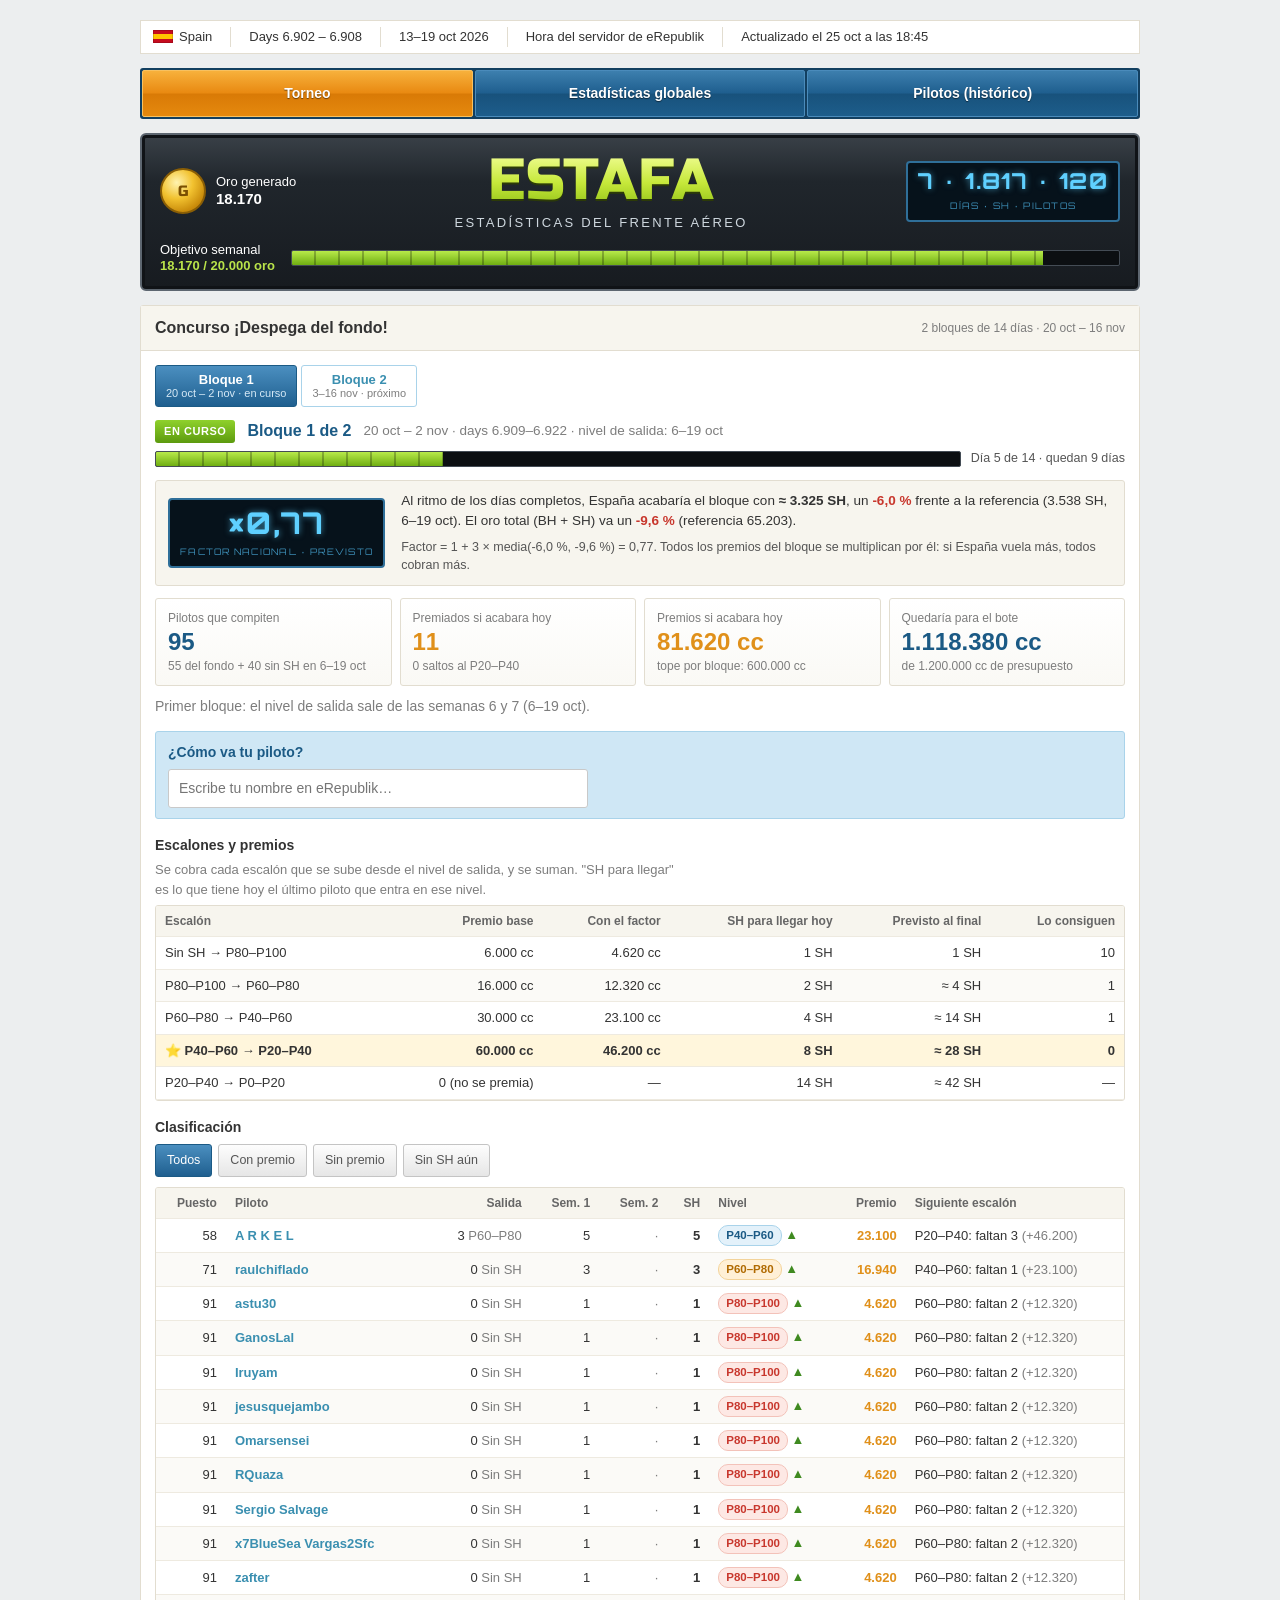
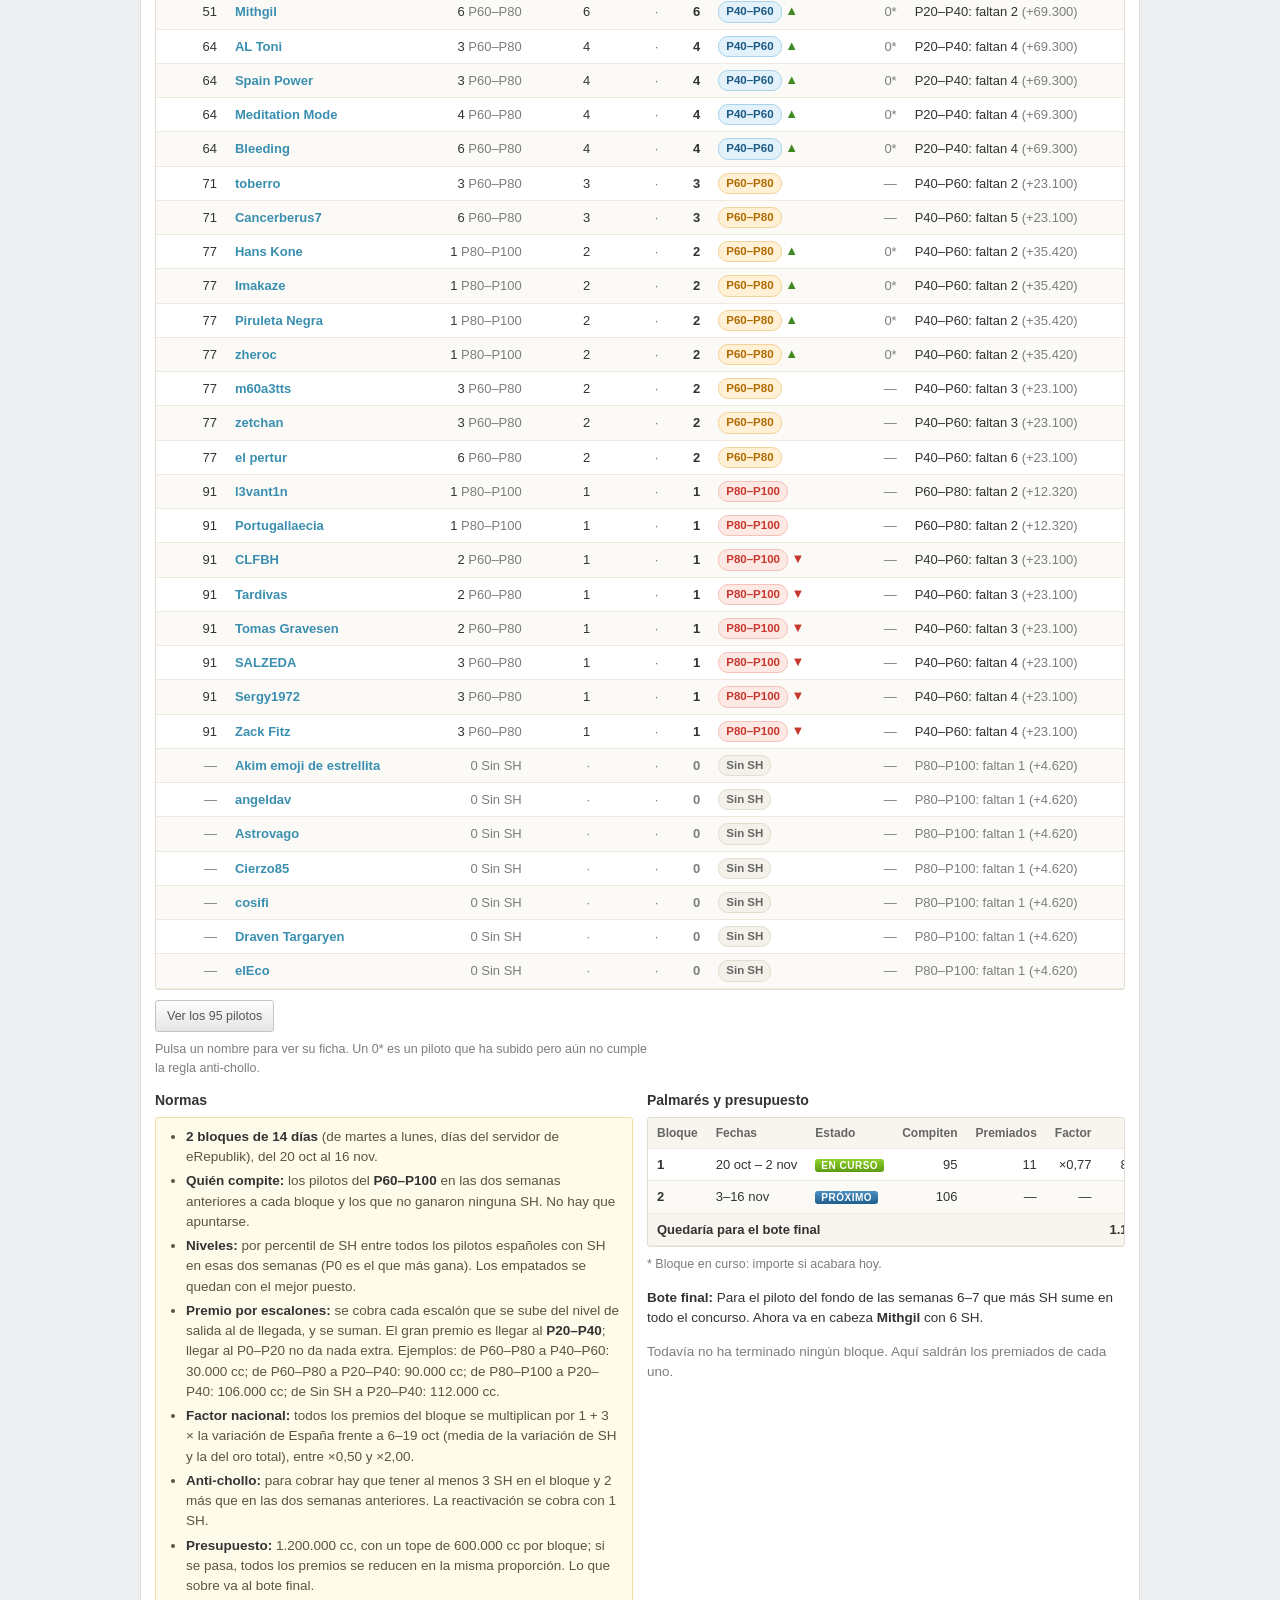
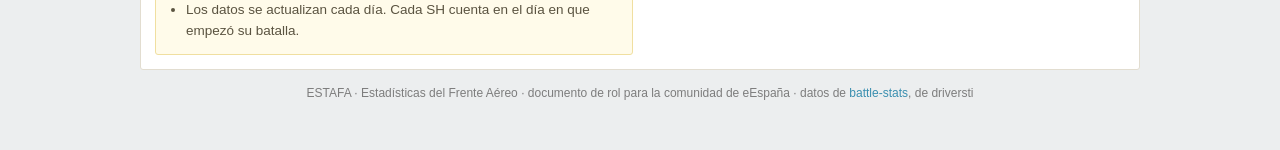
==== site/index.html @ c0ccd072 "ESTAFA: dashboard de Sky Hero de eEspaña con concurso ¡Despega del fondo! Co-Authored-By: Claude Opu" ====
<!doctype html>
<html lang="es">
<head>
<meta charset="utf-8">
<meta name="viewport" content="width=device-width, initial-scale=1, viewport-fit=cover">
<title>ESTAFA</title>
<meta name="description" content="ESTAFA · Estadísticas del Frente Aéreo: farmeo de Sky Hero en eEspaña (eRepublik)">
<link rel="preconnect" href="https://fonts.googleapis.com">
<link rel="stylesheet" href="https://fonts.googleapis.com/css2?family=Russo+One&family=Orbitron:wght@600;800&display=swap">
<link rel="stylesheet" href="css/estafa.css">
</head>
<body>
<div class="wrap">
<div class="infobar"><span><i class="flag"></i>Spain</span><span id="ib-days"></span><span id="ib-dates"></span><span>Hora del servidor de eRepublik</span><span id="ib-upd"></span></div>

<nav aria-label="Pestañas">
  <a href="#torneo" data-tab="torneo">Torneo</a><a href="#estadisticas" data-tab="estadisticas">Estadísticas globales</a><a href="#pilotos" data-tab="pilotos">Pilotos (histórico)</a>
</nav>

<div class="banner" role="banner">
  <div class="reward"><div class="coin">G</div><div>Oro generado<b id="bgold"></b></div></div>
  <div><h1>ESTAFA</h1><p>Estadísticas del Frente Aéreo</p></div>
  <div class="lcd"><b id="blcd"></b><span>DÍAS · SH · PILOTOS</span></div>
  <div class="progress"><div class="lbl" id="bproglbl">Objetivo semanal<b id="bprog"></b></div><div class="track"><div id="bbar"></div></div></div>
</div>

<div class="tabpanel" id="tab-torneo" data-tab="torneo">
<section aria-labelledby="s0" id="torneo"><div class="hd"><h2 id="s0">Concurso ¡Despega del fondo!</h2><span class="eyebrow" id="tnote"></span></div><div class="bd">
  <div class="wbtns" id="tsel" role="group" aria-label="Elegir bloque"></div>
  <div id="thead"></div>
  <div id="tfactor"></div>
  <div class="kpis" id="tkpis"></div>
  <div id="tnotes"></div>
  <div class="tfind" id="tfind"><label for="tq">¿Cómo va tu piloto?</label>
    <input id="tq" type="search" list="tlist" placeholder="Escribe tu nombre en eRepublik…" autocomplete="off"><datalist id="tlist"></datalist>
    <div id="tcard"></div></div>
  <h3 style="margin-top:16px">Escalones y premios</h3>
  <p class="lede" style="font-size:13px;margin-bottom:6px">Se cobra cada escalón que se sube desde el nivel de salida, y se suman. "SH para llegar" es lo que tiene hoy el último piloto que entra en ese nivel.</p>
  <div class="tablewrap" id="tsteps"></div>
  <h3 style="margin-top:16px">Clasificación</h3>
  <div class="controls" id="tchips" style="margin-top:6px">
    <button class="chip" data-f="all" aria-pressed="true">Todos</button><button class="chip" data-f="in" aria-pressed="false">Con premio</button><button class="chip" data-f="out" aria-pressed="false">Sin premio</button><button class="chip" data-f="zero" aria-pressed="false">Sin SH aún</button></div>
  <div class="tablewrap"><table id="ttable"><thead id="thead2"></thead><tbody id="tbody"></tbody></table></div>
  <button class="more" id="tmore">Ver todos</button>
  <p class="lede" style="font-size:12.5px;margin-top:8px">Pulsa un nombre para ver su ficha. Un 0* es un piloto que ha subido pero aún no cumple la regla anti-chollo.</p>
  <div class="grid2" style="margin-top:12px">
    <div style="min-width:0"><h3>Normas</h3><div class="note trules" id="trules" style="margin-top:6px"></div></div>
    <div style="min-width:0"><h3>Palmarés y presupuesto</h3><div class="tablewrap" id="tpalm" style="margin-top:6px"></div><div id="twin" style="margin-top:8px;font-size:13.5px"></div></div>
  </div>
</div></section>
</div>

<div class="tabpanel" id="estadisticas" data-tab="estadisticas" hidden>
<div class="subnav" aria-label="Secciones"><a href="#resumen">Resumen</a><a href="#semanas">Semanas</a><a href="#diario">Día / hora</a><a href="#rangos">Percentiles</a><a href="#coste">Coste SH</a><a href="#ranking">Ranking</a><a href="#extranjero">Extranjero</a></div>


<div class="weekbar" role="group" aria-label="Periodo del parte"><span class="wl">Parte de la semana</span><div id="weeks" class="wbtns"></div></div>

<section id="resumen" aria-labelledby="s1"><div class="hd"><h2 id="s1">Estado de la flota</h2><span class="eyebrow" id="kpinote">1 SH = 10 oro</span></div>
  <div class="bd"><div class="kpis" id="kpis"></div></div></section>

<section id="semanas" aria-labelledby="s12"><div class="hd"><h2 id="s12">Semana a semana</h2><span class="eyebrow">semanas de martes a lunes · todo el registro</span></div><div class="bd">
  <p class="lede" id="wklede"></p>
  <div class="chartbox"><svg id="wkchart" viewBox="0 0 640 260" width="100%" role="img" aria-label="SH por semana"></svg></div>
  <div class="tablewrap" id="wktable" style="margin-top:14px"></div>
  <h3 style="margin-top:18px" id="movtitle"></h3>
  <div class="movers" id="movers"></div>
</div></section>

<section id="diario" aria-labelledby="s8"><div class="hd"><h2 id="s8">Medallas en el tiempo</h2>
  <div class="seg" role="group" aria-label="Vista"><button type="button" id="vday" aria-pressed="true">Por día</button><button type="button" id="vhour" aria-pressed="false">Por hora</button></div></div><div class="bd">
 <div id="dayview">
  <p class="lede">SH ganadas cada día de eRepublik del periodo elegido, separando las batallas en las que participa España de las guerras ajenas. Los días con raya son incompletos: el registro empieza y acaba a mitad de día.</p>
  <div class="legend"><span><i style="background:var(--gold)"></i>Batallas de España</span><span><i style="background:var(--steel)"></i>Extranjero</span></div>
  <div class="chartbox"><svg id="daily" viewBox="0 0 640 280" width="100%" role="img" aria-label="Medallas SH por día"></svg></div>
  <div class="grid2" style="margin-top:14px">
    <div style="min-width:0"><h3>Media por día de la semana</h3><p class="lede" style="font-size:13px">Todo el registro, solo días completos. Cada barra promedia 4 o 5 días.</p>
      <div class="chartbox"><svg id="weekday" viewBox="0 0 400 230" width="100%" role="img" aria-label="Media de medallas por día de la semana"></svg></div></div>
    <div style="min-width:0" id="rhythmnote"></div>
  </div>
 </div>
 <div id="hourview" hidden>
  <p class="lede">Coste de la SH típica (daño mediano) según la hora, en <strong>hora de Madrid</strong>. Cuanto más baja y más verde la barra, más barata sale la medalla. El número de encima es cuántas SH hay detrás de cada hora.</p>
  <div class="chartbox"><svg id="hourly" viewBox="0 0 640 290" width="100%" role="img" aria-label="Coste mediano de la SH por hora"></svg></div>
  <div class="grid2" style="margin-top:14px">
    <div style="min-width:0" id="hournote"></div>
    <div style="min-width:0"><div class="note" style="margin-top:0"><strong>Cómo se calcula la hora:</strong> el export solo trae la hora de inicio de cada batalla, no la de cada ronda. Por eso aquí solo cuentan las SH de las <strong>rondas 1 y 2</strong>, que se juegan en las primeras horas tras el inicio. Es una aproximación: la hora real puede ir una o dos horas más tarde. En una sola semana hay pocas SH por hora, así que mira mejor el periodo completo.</div></div>
  </div>
 </div>
</div></section>

<section id="rangos" aria-labelledby="s3"><div class="hd"><h2 id="s3">Reparto del oro por percentiles</h2><span class="eyebrow">pilotos ordenados por SH</span></div><div class="bd">
  <p class="lede">Se ordenan los pilotos por SH ganadas en el periodo elegido y se agrupan por percentiles: el 5 % que más gana, del 5 al 10 %, del 10 al 25 %, del 25 al 50 % y la mitad inferior. Los pilotos empatados van al grupo mejor.</p>
  <div class="legend"><span><i style="background:var(--steel);opacity:.55"></i>% de pilotos</span><span><i style="background:var(--gold)"></i>% del oro</span></div>
  <div class="tiers" id="tiers"></div>
  <div class="tablewrap" id="tiertable" style="margin-top:16px"></div>
  <div class="note" id="tiernote"></div>
  <div class="grid2" style="margin-top:16px">
    <div style="min-width:0"><h3>Curva de acumulación</h3><p class="lede" style="font-size:13px">% del oro que suman los N primeros pilotos.</p>
      <div class="chartbox"><svg id="curve" viewBox="0 0 400 300" width="100%" role="img" aria-label="Curva de oro acumulado"></svg></div></div>
    <div style="min-width:0"><h3>Daño por medalla en cada grupo</h3>
      <div class="legend"><span><i style="background:var(--gold)"></i>Media</span><span><i style="background:var(--steel);opacity:.6"></i>Mediana</span></div>
      <div class="chartbox"><svg id="dmg" viewBox="0 0 400 300" width="100%" role="img" aria-label="Daño medio y mediano por rango"></svg></div></div>
  </div>
  <h3 style="margin-top:16px">Top 20 de pilotos</h3>
  <div class="bars" id="bars" style="margin-top:8px"></div>
</div></section>

<section id="coste" aria-labelledby="s10"><div class="hd"><h2 id="s10">¿Cuánto cuesta una SH?</h2><span class="eyebrow">daño con el que se ganó cada medalla</span></div><div class="bd">
  <p class="lede" id="costlede"></p>
  <div class="chartbox"><svg id="hist" viewBox="0 0 660 290" width="100%" role="img" aria-label="Distribución del daño necesario para ganar una SH"></svg></div>
  <div class="cat" id="catstrip"></div>
  <div class="catlegend" id="catlegend"></div>
  <div class="note" id="costnote"></div>
</div></section>

<section id="ranking" aria-labelledby="s11"><div class="hd"><h2 id="s11">Ranking de SH</h2><span class="eyebrow">medallas sueltas y pilotos</span></div><div class="bd">
  <div class="grid2">
    <div style="min-width:0"><h3>Las 10 SH más baratas</h3><div class="tablewrap rank-t" id="cheap"></div></div>
    <div style="min-width:0"><h3>Las 10 SH más caras</h3><div class="tablewrap rank-t" id="dear"></div></div>
  </div>
  <div class="grid2" style="margin-top:16px">
    <div style="min-width:0"><h3>Cazadores de gangas: SH por debajo de 10 k</h3><p class="lede" style="font-size:13px" id="lowlede"></p><div class="tablewrap rank-t" id="lowlist"></div><button class="more" id="lowmore">Ver todos</button></div>
    <div style="min-width:0"><h3>Rondas de élite: SH por encima de 100 k</h3><p class="lede" style="font-size:13px" id="highlede"></p><div class="tablewrap rank-t" id="highlist"></div><button class="more" id="highmore">Ver todos</button></div>
  </div>
  <div class="grid2" style="margin-top:16px">
    <div style="min-width:0"><h3>Pilotos que farmean más barato</h3><p class="lede" style="font-size:13px" id="effnote"></p><div class="tablewrap rank-t" id="effp"></div></div>
    <div style="min-width:0"><h3>Pilotos de rondas caras</h3><p class="lede" style="font-size:13px" id="dearnote"></p><div class="tablewrap rank-t" id="dearp"></div></div>
  </div>
</div></section>

<section id="extranjero" aria-labelledby="s9"><div class="hd"><h2 id="s9">Legión extranjera</h2><span class="eyebrow">guerras ajenas</span></div><div class="bd">
  <p class="lede" id="legionlede"></p>
  <div class="grid2">
    <div style="min-width:0"><h3>Principales pilotos</h3><div class="tablewrap" id="legion"></div></div>
    <div style="min-width:0"><h3>Por quién pelean</h3><p class="lede" style="font-size:13px">País del bando en el que ganaron la SH.</p>
      <div class="chartbox"><svg id="countries" viewBox="0 0 400 250" width="100%" role="img" aria-label="Países a los que más ayudan los pilotos españoles"></svg></div></div>
  </div>
  <div class="note" id="legionnote"></div>
</div></section>
</div>

<div class="tabpanel" id="pilotos" data-tab="pilotos" hidden>
<section aria-labelledby="s6" id="registro"><div class="hd"><h2 id="s6">Registro de pilotos</h2><span class="eyebrow">elige una o varias semanas</span></div><div class="bd" id="reg">
  <p class="lede">Esta tabla tiene su propio selector: marca las semanas que quieras sumar. El percentil se calcula sobre los pilotos con alguna SH en esas semanas, contando desde arriba (P1 es el que más SH gana). <strong>Fondo</strong> marca a los pilotos del P60 al P100 y a los que no ganaron ninguna SH. Las columnas <strong>BH</strong> (Battle Hero) y <strong>CH</strong> (Campaign Hero) vienen de la página de país de battle-stats, que corta los días de forma algo distinta.</p>
  <div class="regweeks" role="group" aria-label="Semanas de la tabla"><span class="wl">Semanas:</span><div id="regweeks" class="wchecks"></div>
    <div style="display:flex;gap:6px;flex-wrap:wrap"><button class="btn" id="rw2" type="button">Últimas 2</button><button class="btn" id="rwall" type="button">Todas</button></div></div>
  <p class="regsum" id="regsum"></p>
  <div class="controls">
    <input id="q" type="search" placeholder="Buscar piloto…" aria-label="Buscar piloto">
    <div id="chips" style="display:flex;flex-wrap:wrap;gap:6px">
      <button class="chip" data-f="all" aria-pressed="true">Todos</button><button class="chip" data-f="fondo" aria-pressed="false">Fondo (P60–P100)</button><button class="chip" data-f="fuera" aria-pressed="false">Fuera del fondo</button></div>
    <label class="tog"><input type="checkbox" id="zeros" checked> Incluir pilotos sin SH</label>
  </div>
  <div class="tablewrap"><table id="regtable"><thead id="reghead"></thead><tbody id="tb"></tbody></table></div>
  <button class="more" id="more">Ver todos</button>
  </div></section>
<section id="pilsem" aria-labelledby="s13"><div class="hd"><h2 id="s13">SH de cada piloto por semana</h2><span class="eyebrow">todas las semanas completas</span></div><div class="bd">
  <div class="controls"><input id="wq" type="search" placeholder="Buscar piloto…" aria-label="Buscar piloto en la tabla semanal"><div id="wsort" style="display:flex;flex-wrap:wrap;gap:6px">
    <button class="chip" data-s="tot" aria-pressed="true">Más SH</button><button class="chip" data-s="up" aria-pressed="false">Más suben</button><button class="chip" data-s="down" aria-pressed="false">Más bajan</button></div></div>
  <div class="tablewrap" id="wkpilots"></div>
  <button class="more" id="wmore">Ver todos</button>
</div></section>
</div>

<footer>ESTAFA · Estadísticas del Frente Aéreo · documento de rol para la comunidad de eEspaña · datos de <a href="https://battle-stats.yurii.live/" target="_blank" rel="noopener">battle-stats</a>, de driversti</footer>
</div>
<script src="data/sh.js"></script>
<script src="js/estafa.js"></script>
<script src="js/torneo.js"></script>
<script src="js/tabs.js"></script>
</body>
</html>
---- site/css/estafa.css ----
/* Layout: portada de eRepublik — barra de info, menú de pestañas azules, banner metálico tipo "Weekly Challenge" y cajas beige / feed azul */
:root{
  --bg:#eceeef; --panel:#ffffff; --panel2:#f7f5ee; --line:#e2ddd0; --fg:#333333; --muted:#7d7d7d;
  --link:#3a8fb0; --navy:#1b5a85; --navy2:#123f60; --feed:#cfe7f5; --feedline:#a9d3ea;
  --gold:#e0901a; --gold-soft:rgba(224,144,26,.13); --steel:#4a9fc7; --red:#c8372d; --ok:#7ab51d; --lime:#d8f04a;
  --f-body:Arial,Helvetica,sans-serif;
  --f-display:"Russo One","Arial Black",Impact,sans-serif;
  --f-lcd:"Orbitron","Courier New",monospace;
  --f-mono:Arial,Helvetica,sans-serif;
  --f-head:Arial,Helvetica,sans-serif;
  color-scheme:light;
}
*{box-sizing:border-box}
body{background:var(--bg);color:var(--fg);font-family:var(--f-body);font-size:14px;line-height:1.5;
  padding-left:max(16px,env(safe-area-inset-left,0px));padding-right:max(16px,env(safe-area-inset-right,0px));padding-block:12px 40px}
a{color:var(--link);text-decoration:none} a:hover{text-decoration:underline}
.wrap{max-width:1000px;margin:0 auto;display:flex;flex-direction:column;gap:14px}
.num,td.n,.mono{font-variant-numeric:tabular-nums}

/* Barra de info */
.infobar{display:flex;flex-wrap:wrap;gap:6px 18px;align-items:center;background:var(--panel);border:1px solid var(--line);padding:6px 12px;font-size:13px;color:var(--fg)}
.infobar span+span{border-left:1px solid var(--line);padding-left:18px}
.flag{display:inline-block;width:20px;height:13px;background:linear-gradient(#c60b1e 0 25%,#ffc400 25% 75%,#c60b1e 75%);border:1px solid rgba(0,0,0,.15);vertical-align:-2px;margin-right:6px;flex:none}

/* Menú */
nav{display:flex;flex-wrap:wrap;gap:2px;background:var(--navy2);padding:2px;border-radius:3px}
nav a{flex:1 1 92px;text-align:center;color:#fff;font-weight:bold;font-size:14px;padding:12px 6px;border-radius:2px;
  background:linear-gradient(#3d7fae,#1f5f8f 48%,#18527c 52%,#1d5d8b);text-shadow:0 1px 1px rgba(0,0,0,.5);border:1px solid #4a8bbb}
nav a:hover{text-decoration:none;background:linear-gradient(#4b8fc0,#2a6c9e 48%,#215f8d 52%,#276a99)}
nav a{flex:1 1 140px}
nav a[aria-current="page"]{background:linear-gradient(#f7b13c,#e98a12 48%,#d97a06 52%,#e5890e);border-color:#f7c160}
nav a:focus-visible{outline:2px solid var(--lime);outline-offset:-3px}

/* Banner tipo Weekly Challenge */
.banner{background:linear-gradient(#3a4148,#20262c 30%,#171b20);border:2px solid #5d6670;border-radius:6px;box-shadow:inset 0 0 0 3px #101317;padding:16px 18px 14px;color:#fff;display:grid;grid-template-columns:auto 1fr auto;gap:10px 18px;align-items:center}
.banner .reward{display:flex;gap:10px;align-items:center;font-size:13px;line-height:1.25}
.coin{width:46px;height:46px;border-radius:50%;background:radial-gradient(circle at 35% 30%,#fff3b0,#f2c230 40%,#c88a0a 75%);border:2px solid #8a5e05;display:grid;place-items:center;font-family:var(--f-display);color:#7a4f02;font-size:15px;flex:none}
.banner .reward b{display:block;font-size:15px}
.banner h1{margin:0;text-align:center;font-family:var(--f-display);font-weight:400;font-size:clamp(34px,7vw,58px);line-height:1;letter-spacing:.02em;
  background:linear-gradient(#f4ff9a,#c6e83a 55%,#8fbf16);-webkit-background-clip:text;background-clip:text;color:transparent;filter:drop-shadow(0 2px 0 #2c3a08)}
.banner h1 + p{margin:4px 0 0;text-align:center;font-size:13px;letter-spacing:.18em;text-transform:uppercase;color:#cfd8df}
.lcd{background:#06121b;border:2px solid #2f6f99;border-radius:4px;padding:6px 10px;text-align:center;font-family:var(--f-lcd);color:#5fd0ff;text-shadow:0 0 6px rgba(95,208,255,.6)}
.lcd b{font-size:22px;font-weight:800;letter-spacing:.06em;display:block;line-height:1.1}
.lcd span{font-size:9px;letter-spacing:.14em;color:#3d8fb8;text-shadow:none}
.progress{grid-column:1/-1;display:grid;grid-template-columns:auto 1fr;gap:4px 16px;align-items:center}
.progress .lbl{font-size:13px;line-height:1.25}
.progress .lbl b{display:block;color:#b9e34a}
.track{height:16px;background:#0c0f12;border:1px solid #444c55;border-radius:2px;overflow:hidden}
.track div{height:100%;background:repeating-linear-gradient(90deg,transparent 0 22px,rgba(0,0,0,.25) 22px 24px),linear-gradient(#b8ea4a,#6fae12)}
@media (max-width:640px){.banner{grid-template-columns:1fr}.banner .reward,.lcd{justify-self:center}.progress{grid-template-columns:1fr}}

/* Cajas */
section{background:var(--panel);border:1px solid var(--line);border-radius:3px;min-width:0;scroll-margin-top:12px}
section > .hd{background:var(--panel2);border-bottom:1px solid var(--line);padding:10px 14px;display:flex;align-items:center;gap:8px;flex-wrap:wrap}
section > .hd h2{margin:0;font-size:16px;font-weight:bold;color:var(--fg)}
section > .hd .eyebrow{margin-left:auto;font-size:12px;color:var(--muted)}
section > .bd{padding:14px}
h3{font-size:14px;margin:0 0 4px;font-weight:bold}
.lede{color:var(--muted);margin:0 0 12px;max-width:72ch}
.lede strong,.note strong{color:var(--fg)}
.note{background:#fffbea;border:1px solid #f0dfa0;border-radius:3px;padding:9px 12px;margin-top:12px;font-size:13.5px;color:#5a5340}
.grid2{display:grid;grid-template-columns:repeat(auto-fit,minmax(min(100%,420px),1fr));gap:14px}
.chartbox{overflow-x:auto}
svg text{font-family:var(--f-body)}

/* KPIs */
.kpis{display:grid;grid-template-columns:repeat(auto-fit,minmax(150px,1fr));gap:8px}
.kpi{border:1px solid var(--line);border-radius:3px;padding:10px 12px;display:flex;flex-direction:column;gap:2px;background:linear-gradient(#fff,#faf9f5)}
.kpi .v{font-weight:bold;font-size:24px;line-height:1.1;font-variant-numeric:tabular-nums;color:var(--navy)}
.kpi .l{font-size:12px;color:var(--muted)}
.kpi .s{font-size:12px;color:var(--muted)}
.kpi.alert .v{color:var(--red)} .kpi.gold .v{color:var(--gold)}
.legend{display:flex;flex-wrap:wrap;gap:14px;font-size:12px;color:var(--muted);margin-bottom:8px}
.legend i{display:inline-block;width:10px;height:10px;margin-right:6px;vertical-align:-1px;border-radius:2px}

/* Rangos */
.t0{--tc:var(--gold)} .t1{--tc:color-mix(in srgb,var(--gold) 75%,#fff)} .t2{--tc:color-mix(in srgb,var(--gold) 55%,#fff)}
.t3{--tc:color-mix(in srgb,var(--gold) 40%,#fff)} .t4{--tc:color-mix(in srgb,var(--gold) 28%,#fff)} .t5{--tc:color-mix(in srgb,var(--gold) 18%,#fff)}
.bars{display:flex;flex-direction:column;gap:4px}
.bar{display:grid;grid-template-columns:22px minmax(0,150px) 1fr 92px;align-items:center;gap:8px;font-size:13px}
.bar .rk{font-size:11px;color:var(--muted);text-align:right}
.bar .nm{white-space:nowrap;overflow:hidden;text-overflow:ellipsis;color:var(--link);font-weight:bold}
.bar .track2{height:14px;background:var(--tc);border:1px solid rgba(0,0,0,.08);border-radius:2px}
.bar .t{font-size:12px;text-align:right;white-space:nowrap}
.bar .t small{color:var(--muted);font-size:11px}
@media (max-width:480px){.bar{grid-template-columns:18px 92px 1fr 70px;font-size:12px}.bar .t small{display:none}}
.tiers{display:flex;flex-direction:column;gap:10px}
.tier{display:grid;grid-template-columns:minmax(0,170px) 1fr;gap:12px;align-items:center}
.tier .lbl b{display:block;font-size:14px}
.tier .lbl span{font-size:11.5px;color:var(--muted)}
.tier .rows{display:flex;flex-direction:column;gap:3px}
.tier .row{display:grid;grid-template-columns:1fr 64px;gap:8px;align-items:center;font-size:11.5px;color:var(--muted)}
.tier .row div{height:10px;border-radius:2px}
.tier .p{background:var(--steel);opacity:.55}
.tier .m{background:var(--tc)}
@media (max-width:520px){.tier{grid-template-columns:1fr}}

/* Feed de inteligencia (caja azul) */
.feedbox{background:var(--feed);border:1px solid var(--feedline);border-radius:3px;padding:6px}
.feedbox > .hd{background:transparent;border:0;padding:6px 8px 8px}
.feed{background:var(--panel);border-radius:2px}
.post{display:grid;grid-template-columns:44px 1fr;gap:10px;padding:10px 12px;border-bottom:1px solid #e6eef3}
.post:last-child{border-bottom:0}
.av{width:44px;height:44px;border:1px solid #ccc;background:linear-gradient(#c60b1e 0 25%,#ffc400 25% 75%,#c60b1e 75%);border-radius:2px}
.post .who{color:var(--link);font-weight:bold}
.post .ago{color:#999;font-style:italic;font-size:12.5px;margin-left:6px}
.post p{margin:2px 0 0;font-size:13.5px}
.post p strong{color:var(--fg)}
.intel{display:grid;grid-template-columns:repeat(auto-fit,minmax(min(100%,260px),1fr));gap:10px}
.card{background:var(--panel2);border:1px solid var(--line);border-radius:3px;padding:10px 12px;display:flex;flex-direction:column;gap:4px}
.card .tag{align-self:flex-start;font-size:11px;font-weight:bold;text-transform:uppercase;letter-spacing:.04em}
.tag.red{color:var(--red)} .tag.gold{color:var(--gold)} .tag.blue{color:var(--link)} .tag.green{color:#5c8f12}
.card p{margin:0;font-size:13.5px;color:var(--fg)}

/* Coste */
.cat{display:flex;height:34px;border-radius:3px;overflow:hidden;border:1px solid var(--line);margin-top:10px}
.cat div{display:flex;align-items:center;justify-content:center;font-size:11.5px;font-weight:bold;color:#fff;text-shadow:0 1px 1px rgba(0,0,0,.35);min-width:0;overflow:hidden;white-space:nowrap}
.catlegend{display:grid;grid-template-columns:repeat(auto-fit,minmax(150px,1fr));gap:6px 14px;margin-top:10px;font-size:12.5px}
.catlegend div{display:flex;gap:8px;align-items:baseline}
.catlegend i{width:10px;height:10px;border-radius:2px;flex:none;align-self:center}
.catlegend b{font-variant-numeric:tabular-nums}
.c0{background:#3f9b2f} .c1{background:#8cc43c} .c2{background:#4a9fc7} .c3{background:#e0901a} .c4{background:#c8372d}

/* Botones y tablas */
.controls{display:flex;flex-wrap:wrap;gap:6px;align-items:center;margin-bottom:10px}
.controls input{flex:1 1 200px;min-width:0;background:#fff;border:1px solid #c9c9c9;border-radius:3px;color:var(--fg);padding:7px 9px;font:inherit}
.btn,.chip,.more{background:linear-gradient(#fdfdfd,#e6e6e6);border:1px solid #c4c4c4;border-radius:3px;color:#555;font:inherit;font-size:12.5px;padding:6px 11px;cursor:pointer}
.chip[aria-pressed="true"]{background:linear-gradient(#4b8fc0,#1f5f8f);border-color:#1b5a85;color:#fff}
.controls input:focus-visible,.chip:focus-visible,th button:focus-visible,.more:focus-visible{outline:2px solid var(--link);outline-offset:2px}
.tablewrap{overflow-x:auto;border:1px solid var(--line);border-radius:3px}
table{border-collapse:collapse;width:100%;font-size:13px}
#reg table{min-width:700px} #legion table{min-width:420px} #tiertable table{min-width:720px} .rank-t table{min-width:440px}
th,td{padding:6px 9px;border-bottom:1px solid #eeeae0;text-align:left;white-space:nowrap}
th{background:var(--panel2);font-size:12px;color:#666;font-weight:bold}
th button{all:unset;cursor:pointer}
th button[data-active]{color:var(--link)}
td.n,th.n{text-align:right}
tbody tr:nth-child(even){background:#fbfaf7}
tbody tr:hover{background:#eef6fb}
tfoot td{font-weight:bold;background:var(--panel2)}
td.pl{color:var(--link);font-weight:bold}
.sw{display:inline-block;width:10px;height:10px;background:var(--tc);margin-right:8px;vertical-align:-1px;border-radius:2px}
.rank{font-size:12.5px;color:var(--muted)}
.rank.as{color:var(--gold);font-weight:bold}
td.warn{color:var(--red);font-weight:bold}
.cum{position:relative}
.cum span{position:relative}
.cum::before{content:"";position:absolute;left:0;top:5px;bottom:5px;width:var(--w);background:var(--gold-soft)}
.more{margin-top:10px}
.dmg-cheap{color:#3f8a20;font-weight:bold} .dmg-dear{color:var(--red);font-weight:bold}

/* Selector de semana */
.weekbar{display:flex;flex-wrap:wrap;gap:8px 12px;align-items:center;background:var(--feed);border:1px solid var(--feedline);border-radius:3px;padding:8px 10px;position:sticky;top:env(safe-area-inset-top,0px);z-index:5}
.weekbar .wl{font-weight:bold;color:var(--navy);font-size:13px}
.wbtns{display:flex;flex-wrap:wrap;gap:4px}
.wbtns button{background:#fff;border:1px solid var(--feedline);border-radius:3px;color:var(--link);font:inherit;font-size:13px;font-weight:bold;padding:6px 10px;cursor:pointer;line-height:1.2}
.wbtns button small{display:block;font-weight:normal;font-size:11px;color:var(--muted)}
.wbtns button[aria-pressed="true"]{background:linear-gradient(#4b8fc0,#1f5f8f);border-color:#1b5a85;color:#fff}
.wbtns button[aria-pressed="true"] small{color:#d6e9f6}
.wbtns button:focus-visible{outline:2px solid var(--navy);outline-offset:2px}
body::before{content:"";position:fixed;inset:0 0 auto;height:env(safe-area-inset-top,0px);z-index:10;background:var(--bg)}
.delta{font-size:12px;font-weight:bold;white-space:nowrap}
.up{color:#3f8a20} .down{color:var(--red)} .flat{color:var(--muted)}
.movers{display:grid;grid-template-columns:repeat(auto-fit,minmax(min(100%,210px),1fr));gap:10px;margin-top:8px}
.mov{border:1px solid var(--line);border-radius:3px;background:var(--panel2);padding:8px 10px}
.mov h4{margin:0 0 6px;font-size:13px}
.mov ol{margin:0;padding-left:20px;font-size:13px}
.mov li{display:list-item}
.mov li span{float:right;font-variant-numeric:tabular-nums}
#wktable table{min-width:860px} #wkpilots table{min-width:520px}
td.hl{background:var(--gold-soft)}

.regweeks{display:flex;flex-wrap:wrap;gap:8px 12px;align-items:center;background:var(--panel2);border:1px solid var(--line);border-radius:3px;padding:8px 10px;margin-bottom:8px}
.regweeks .wl{font-weight:bold;font-size:13px}
.wchecks{display:flex;flex-wrap:wrap;gap:4px}
.wchecks label{display:flex;align-items:center;gap:5px;background:#fff;border:1px solid var(--feedline);border-radius:3px;padding:4px 8px;font-size:12.5px;cursor:pointer;line-height:1.2}
.wchecks label small{color:var(--muted);font-size:11px}
.wchecks label:has(input:checked){background:#e3f1fa;border-color:var(--link)}
.wchecks input,.tog input{accent-color:var(--navy)}
.tog{font-size:13px;display:flex;align-items:center;gap:6px;color:#555;white-space:nowrap}
.regsum{font-size:13px;color:#555;margin:6px 0 10px}
.pill-f{display:inline-block;font-size:11.5px;font-weight:bold;padding:1px 8px;border-radius:10px;background:#fde8e4;color:var(--red);border:1px solid #f3c2b9}
.pill-n{color:var(--muted);font-size:12px}
.pc{font-weight:bold;color:var(--navy)}
tr.zero td{color:var(--muted)}
.bbbox{margin-top:16px;border-top:1px solid var(--line);padding-top:12px}
#bbout{width:100%;min-height:180px;font-family:ui-monospace,Menlo,Consolas,monospace;font-size:12px;border:1px solid #c9c9c9;border-radius:3px;padding:8px;margin-top:6px;background:#fbfaf7;color:var(--fg)}
#regtable{min-width:640px}

.seg{margin-left:auto;display:flex;border:1px solid #1b5a85;border-radius:3px;overflow:hidden}
.seg button{background:#fff;border:0;color:var(--link);font:inherit;font-size:12.5px;font-weight:bold;padding:5px 12px;cursor:pointer}
.seg button+button{border-left:1px solid #1b5a85}
.seg button[aria-pressed="true"]{background:linear-gradient(#4b8fc0,#1f5f8f);color:#fff}
.seg button:focus-visible{outline:2px solid var(--navy);outline-offset:2px}
/* Órdenes */
.orders{display:flex;flex-direction:column;gap:14px}
.order{display:grid;grid-template-columns:48px 1fr;gap:12px;align-items:start}
.order .code{font-family:var(--f-display);font-size:15px;color:#fff;background:linear-gradient(#4b8fc0,#1f5f8f);border-radius:3px;text-align:center;padding:6px 0}
.order h3{font-size:15px;color:var(--navy)}
.order p{margin:2px 0 0;font-size:14px}
.order ul{margin:6px 0 0;padding-left:18px;font-size:14px}
.order li{margin-bottom:3px}
.groups{display:grid;grid-template-columns:repeat(auto-fit,minmax(min(100%,200px),1fr));gap:10px;margin-top:10px}
.group{border:1px solid var(--line);background:var(--panel2);border-radius:3px;padding:10px 12px}
.group h4{margin:0 0 6px;font-size:14px;color:var(--navy)}
footer{font-size:12px;color:var(--muted);text-align:center}

/* Torneo */
#tsel{margin-bottom:12px}
.tstat{display:flex;flex-wrap:wrap;gap:6px 12px;align-items:center;margin-bottom:12px;font-size:13.5px}
.tstat b{font-size:16px;color:var(--navy)}
.tstat > span:not(.tbadge){color:var(--muted)}
.tbadge{font-size:11px;font-weight:bold;text-transform:uppercase;letter-spacing:.05em;padding:3px 9px;border-radius:3px;color:#fff;background:var(--muted)}
.tbadge.curso{background:linear-gradient(#8fd12c,#5c9a0e)} .tbadge.terminado{background:linear-gradient(#5d6670,#3a4148)} .tbadge.proximo{background:linear-gradient(#4b8fc0,#1f5f8f)}
.tbadge.sm{font-size:10px;padding:1px 6px}
.tprog{flex:1 1 100%;display:grid;grid-template-columns:minmax(0,1fr) auto;gap:10px;align-items:center}
.tprog span{font-size:12.5px;color:#555;white-space:nowrap}
.tfind{margin-top:14px;background:var(--feed);border:1px solid var(--feedline);border-radius:3px;padding:10px 12px}
.tfind label{display:block;font-weight:bold;color:var(--navy);font-size:14px;margin-bottom:6px}
.tfind input{width:100%;max-width:420px;background:#fff;border:1px solid #c9c9c9;border-radius:3px;color:var(--fg);padding:8px 10px;font:inherit}
.tfind input:focus-visible{outline:2px solid var(--link);outline-offset:2px}
.tcard{margin-top:10px;background:var(--panel);border:1px solid var(--line);border-left:5px solid var(--muted);border-radius:3px;padding:10px 12px}
.tcard.ok{border-left-color:var(--ok)} .tcard.out{border-left-color:var(--gold)} .tcard.no{border-left-color:var(--red)}
.tcard .big{font-family:var(--f-display);font-size:20px;line-height:1.1;color:var(--gold)}
.tcard.ok .big{color:#4f8a0e}
.tcard h3{font-size:15px;color:var(--link);margin:2px 0 4px}
.tcard p{margin:4px 0 0;font-size:13.5px}
#ttable{min-width:720px}
#ttable td.pl button{all:unset;cursor:pointer;color:var(--link);font-weight:bold}
#ttable td.pl button:hover{text-decoration:underline}
#ttable td.pl button:focus-visible{outline:2px solid var(--link);outline-offset:2px}
.pill-ok{display:inline-block;font-size:11.5px;font-weight:bold;padding:1px 8px;border-radius:10px;background:#eaf6d8;color:#4f8a0e;border:1px solid #c5e39a}
.trules ul{margin:0;padding-left:18px} .trules li{margin-bottom:4px}
#tpalm table{min-width:440px}

/* Pestañas */
.tabpanel{display:flex;flex-direction:column;gap:14px;min-width:0}
.tabpanel[hidden]{display:none}
.subnav{display:flex;flex-wrap:wrap;gap:4px}
.subnav a{background:#fff;border:1px solid var(--feedline);border-radius:3px;color:var(--link);font-size:13px;font-weight:bold;padding:6px 10px}
.subnav a:hover{text-decoration:none;background:#e3f1fa}

/* Concurso: factor nacional, escalones y niveles */
.tfx{display:grid;grid-template-columns:auto 1fr;gap:6px 16px;align-items:center;background:var(--panel2);border:1px solid var(--line);border-radius:3px;padding:10px 12px;margin-bottom:12px}
.tfx .lcd{grid-row:span 2;min-width:150px}
.tfx .lcd b{font-size:30px}
.tfx p{margin:0;font-size:13.5px}
.tfx p.fml{font-size:12.5px;color:#555}
@media (max-width:560px){.tfx{grid-template-columns:1fr}.tfx .lcd{grid-row:auto;justify-self:start}}
#tsteps table{min-width:560px}
#tsteps tr.star td{background:#fff6dc;font-weight:bold}
b.gold{color:var(--gold)}
.lv{display:inline-block;font-size:11.5px;font-weight:bold;padding:1px 7px;border-radius:10px;border:1px solid var(--line);background:#f3f1ea;color:#666}
.lv.l1{background:#fde8e4;border-color:#f3c2b9;color:var(--red)}
.lv.l2{background:#fff0d6;border-color:#f3d39a;color:#b06a00}
.lv.l3{background:#e3f1fa;border-color:var(--feedline);color:var(--navy)}
.lv.l4{background:#eaf6d8;border-color:#c5e39a;color:#4f8a0e}
.lv.l5{background:#d8efbb;border-color:#a9d46a;color:#3f7a06}
#ttable{min-width:820px}
#tpalm table{min-width:520px}
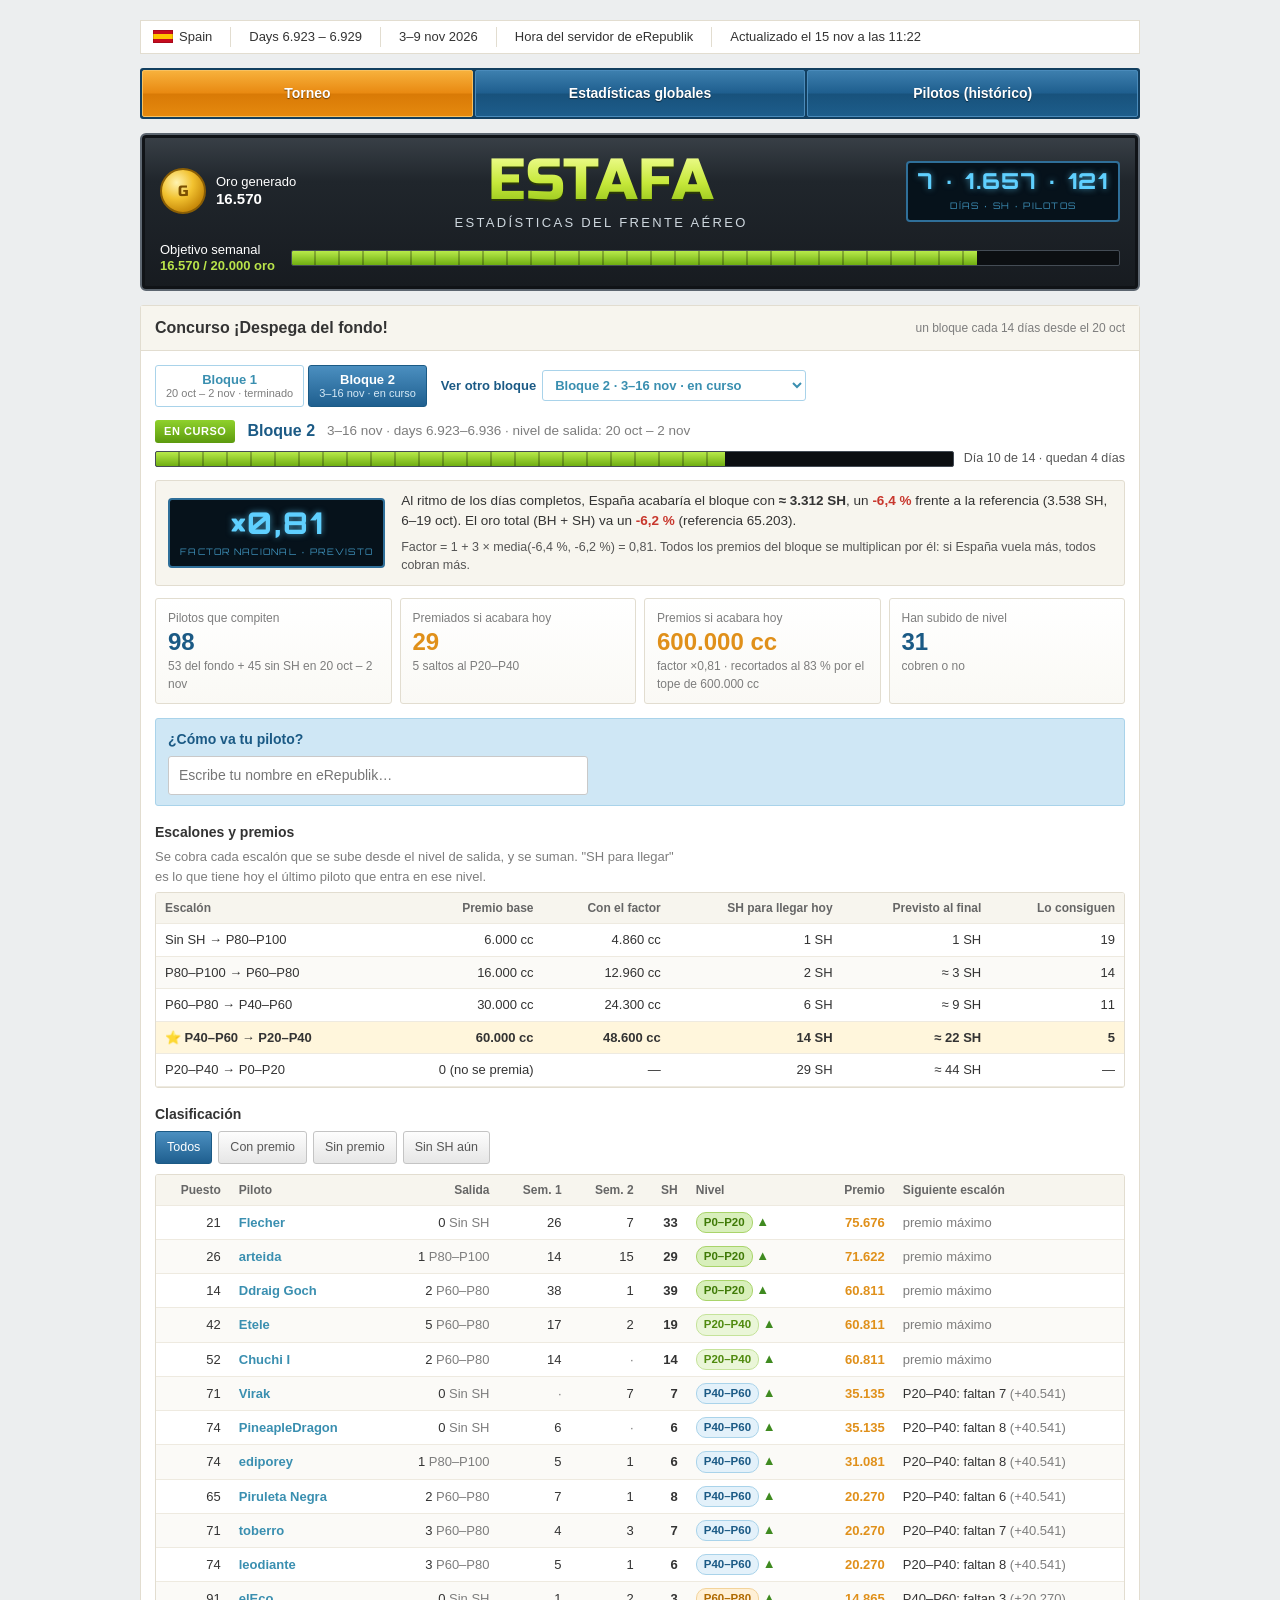
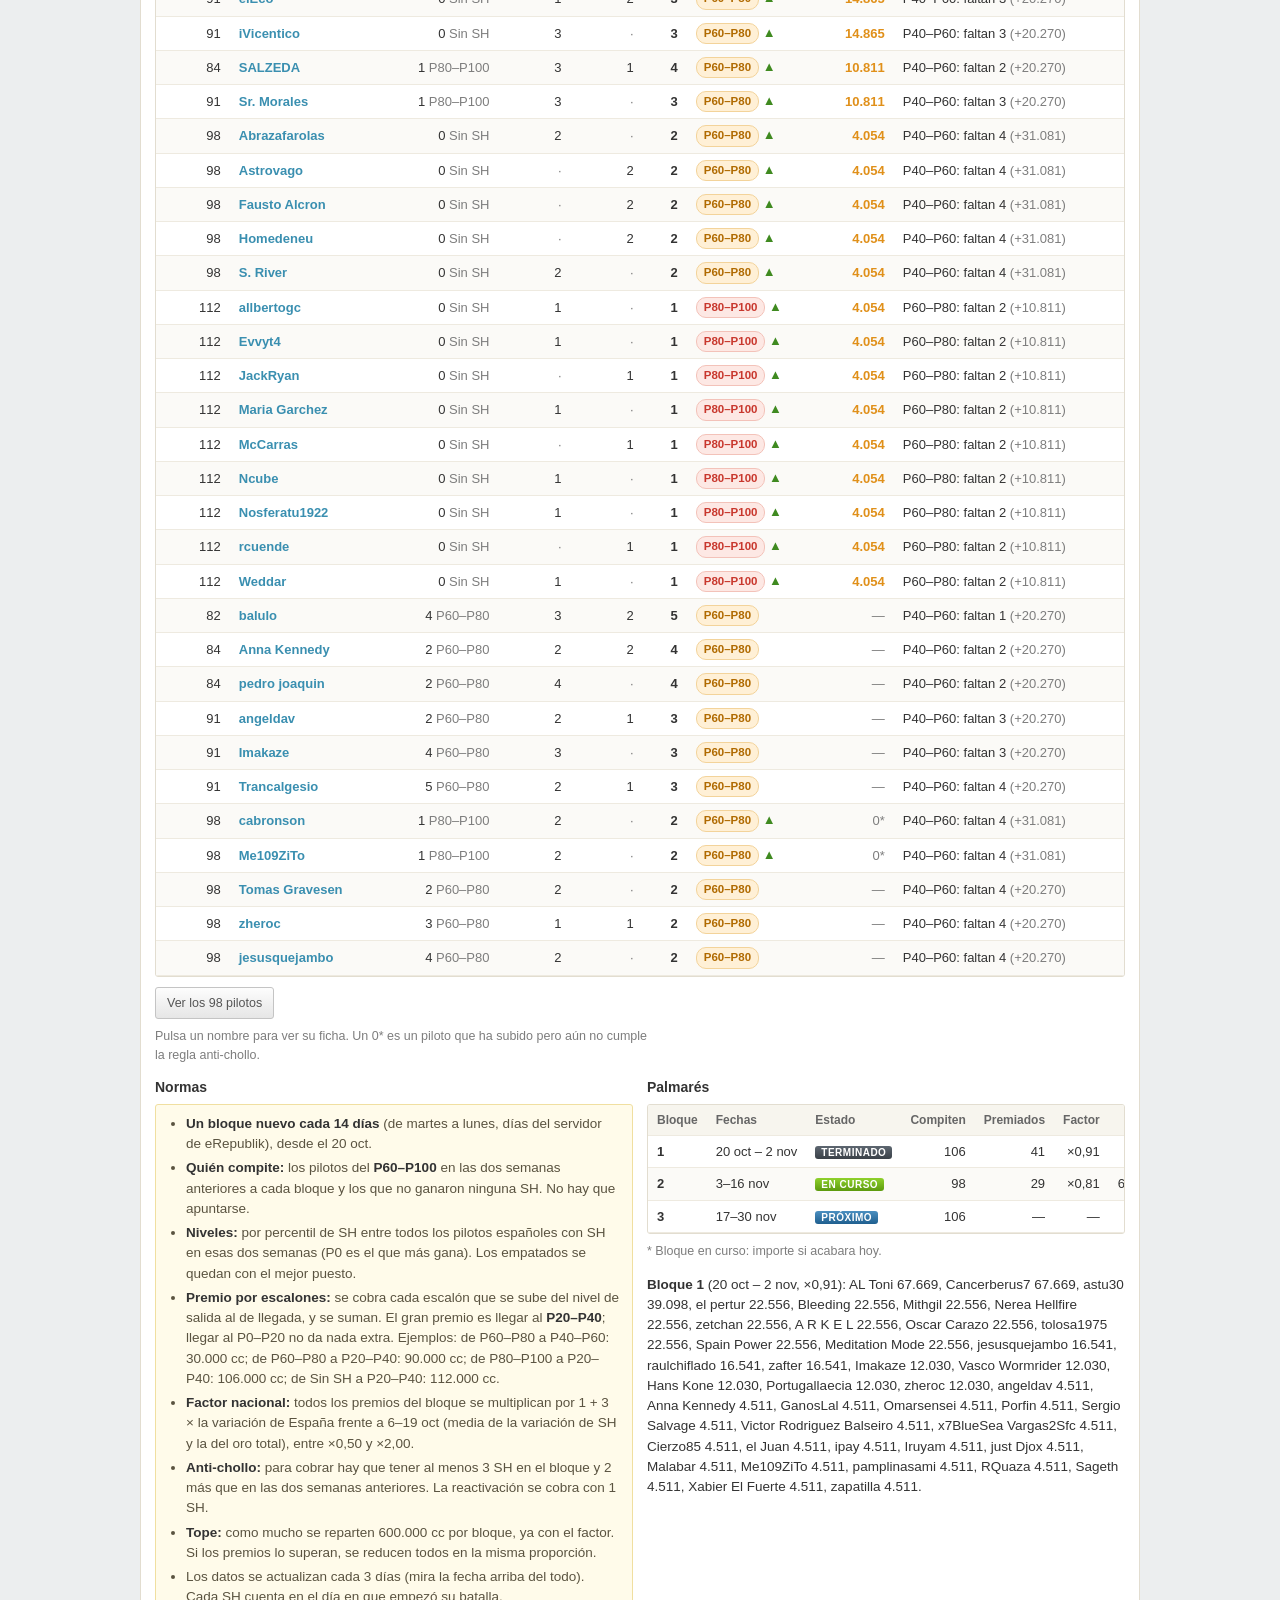
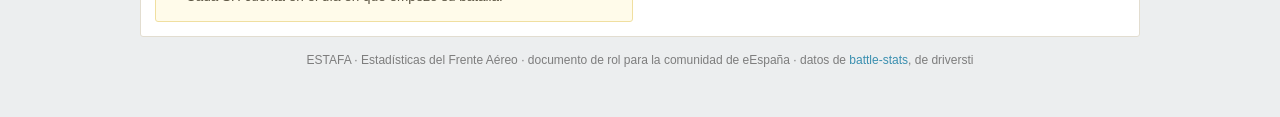
==== commit 6afe3b9e: "Torneo: bloques sin fin con desplegable; fuera presupuesto y bote, se mantiene el tope de 600.000 po" ====
--- a/site/index.html
+++ b/site/index.html
@@ -26,7 +26,8 @@
 
 <div class="tabpanel" id="tab-torneo" data-tab="torneo">
 <section aria-labelledby="s0" id="torneo"><div class="hd"><h2 id="s0">Concurso ¡Despega del fondo!</h2><span class="eyebrow" id="tnote"></span></div><div class="bd">
-  <div class="wbtns" id="tsel" role="group" aria-label="Elegir bloque"></div>
+  <div class="tselrow"><div class="wbtns" id="tsel" role="group" aria-label="Últimos bloques"></div>
+    <label class="tpick">Ver otro bloque <select id="tsel2"></select></label></div>
   <div id="thead"></div>
   <div id="tfactor"></div>
   <div class="kpis" id="tkpis"></div>
@@ -45,7 +46,7 @@
   <p class="lede" style="font-size:12.5px;margin-top:8px">Pulsa un nombre para ver su ficha. Un 0* es un piloto que ha subido pero aún no cumple la regla anti-chollo.</p>
   <div class="grid2" style="margin-top:12px">
     <div style="min-width:0"><h3>Normas</h3><div class="note trules" id="trules" style="margin-top:6px"></div></div>
-    <div style="min-width:0"><h3>Palmarés y presupuesto</h3><div class="tablewrap" id="tpalm" style="margin-top:6px"></div><div id="twin" style="margin-top:8px;font-size:13.5px"></div></div>
+    <div style="min-width:0"><h3>Palmarés</h3><div class="tablewrap" id="tpalm" style="margin-top:6px"></div><div id="twin" style="margin-top:8px;font-size:13.5px"></div></div>
   </div>
 </div></section>
 </div>
--- a/site/css/estafa.css
+++ b/site/css/estafa.css
@@ -206,7 +206,10 @@
 footer{font-size:12px;color:var(--muted);text-align:center}
 
 /* Torneo */
-#tsel{margin-bottom:12px}
+.tselrow{display:flex;flex-wrap:wrap;gap:8px 14px;align-items:center;margin-bottom:12px}
+.tpick{font-size:13px;font-weight:bold;color:var(--navy);display:flex;align-items:center;gap:6px}
+.tpick select{background:#fff;border:1px solid var(--feedline);border-radius:3px;color:var(--link);font:inherit;font-size:13px;font-weight:bold;padding:6px 8px;cursor:pointer;max-width:100%}
+.tpick select:focus-visible{outline:2px solid var(--navy);outline-offset:2px}
 .tstat{display:flex;flex-wrap:wrap;gap:6px 12px;align-items:center;margin-bottom:12px;font-size:13.5px}
 .tstat b{font-size:16px;color:var(--navy)}
 .tstat > span:not(.tbadge){color:var(--muted)}
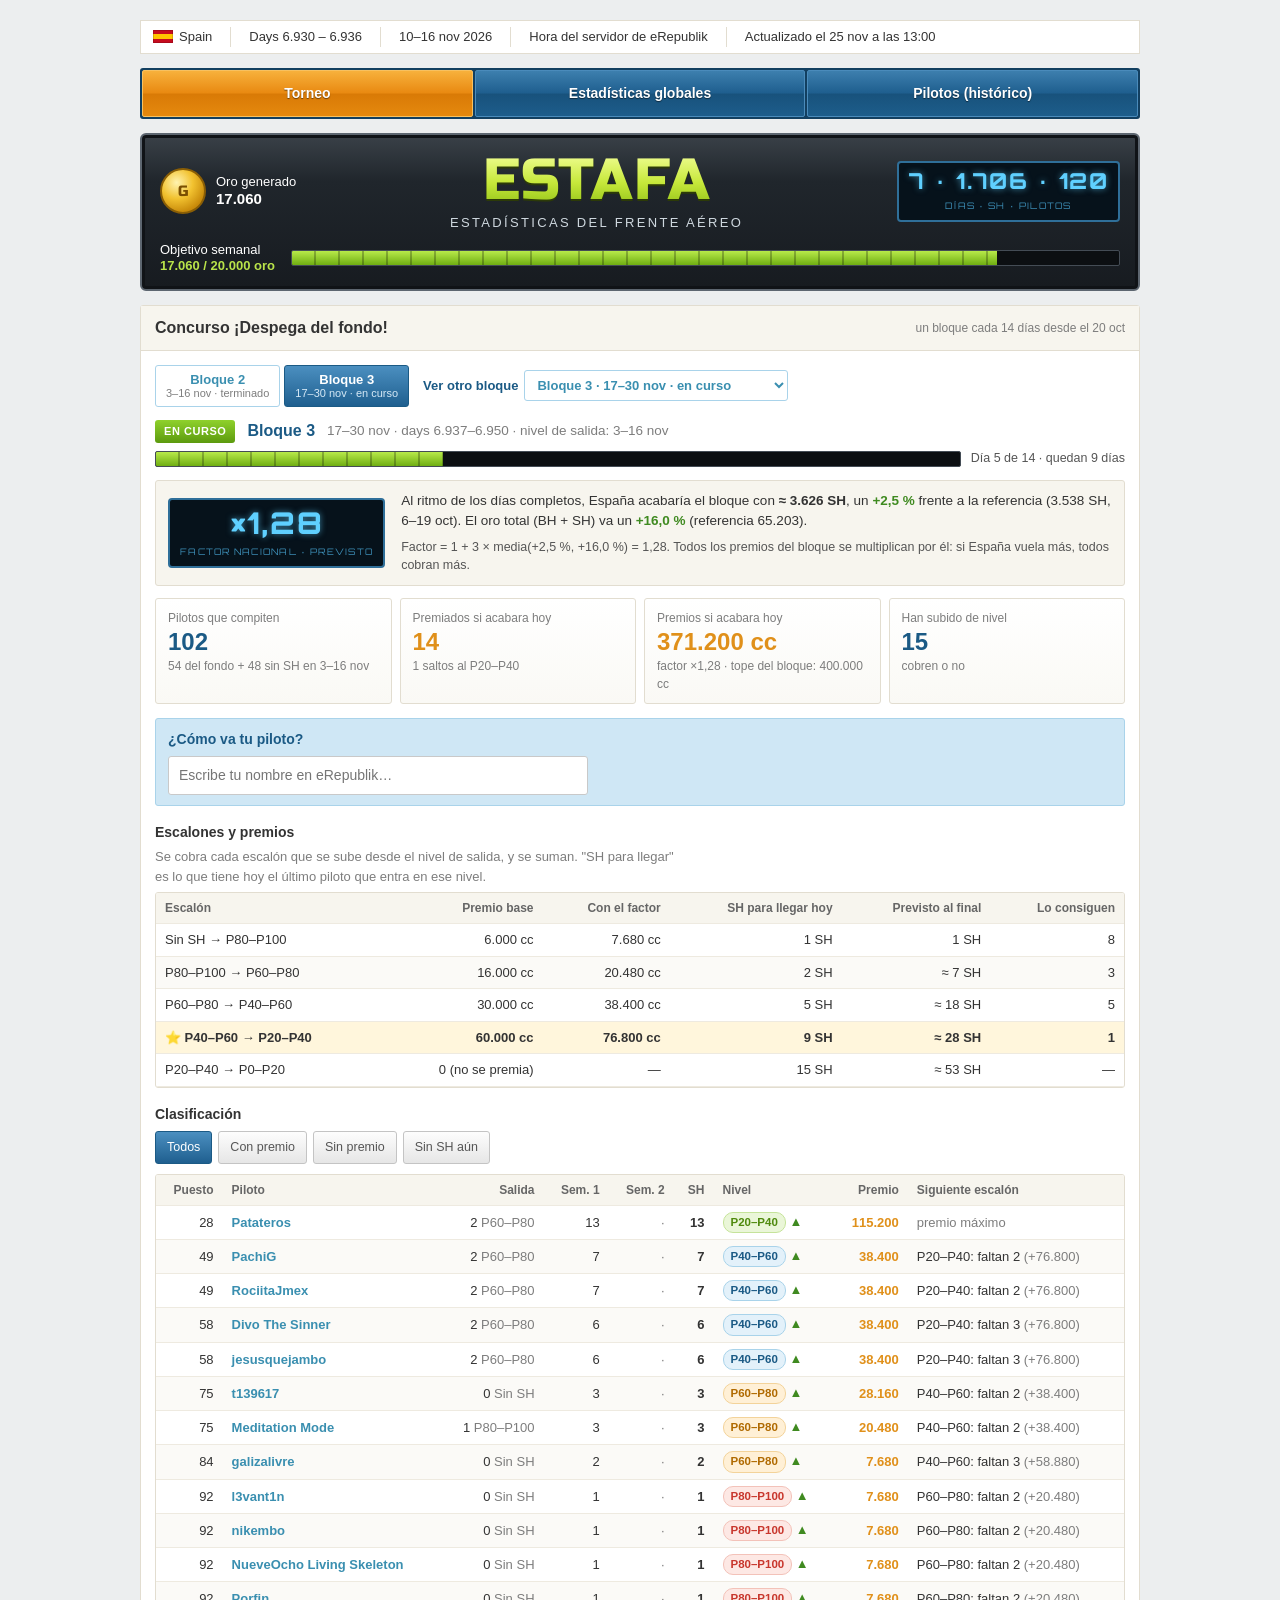
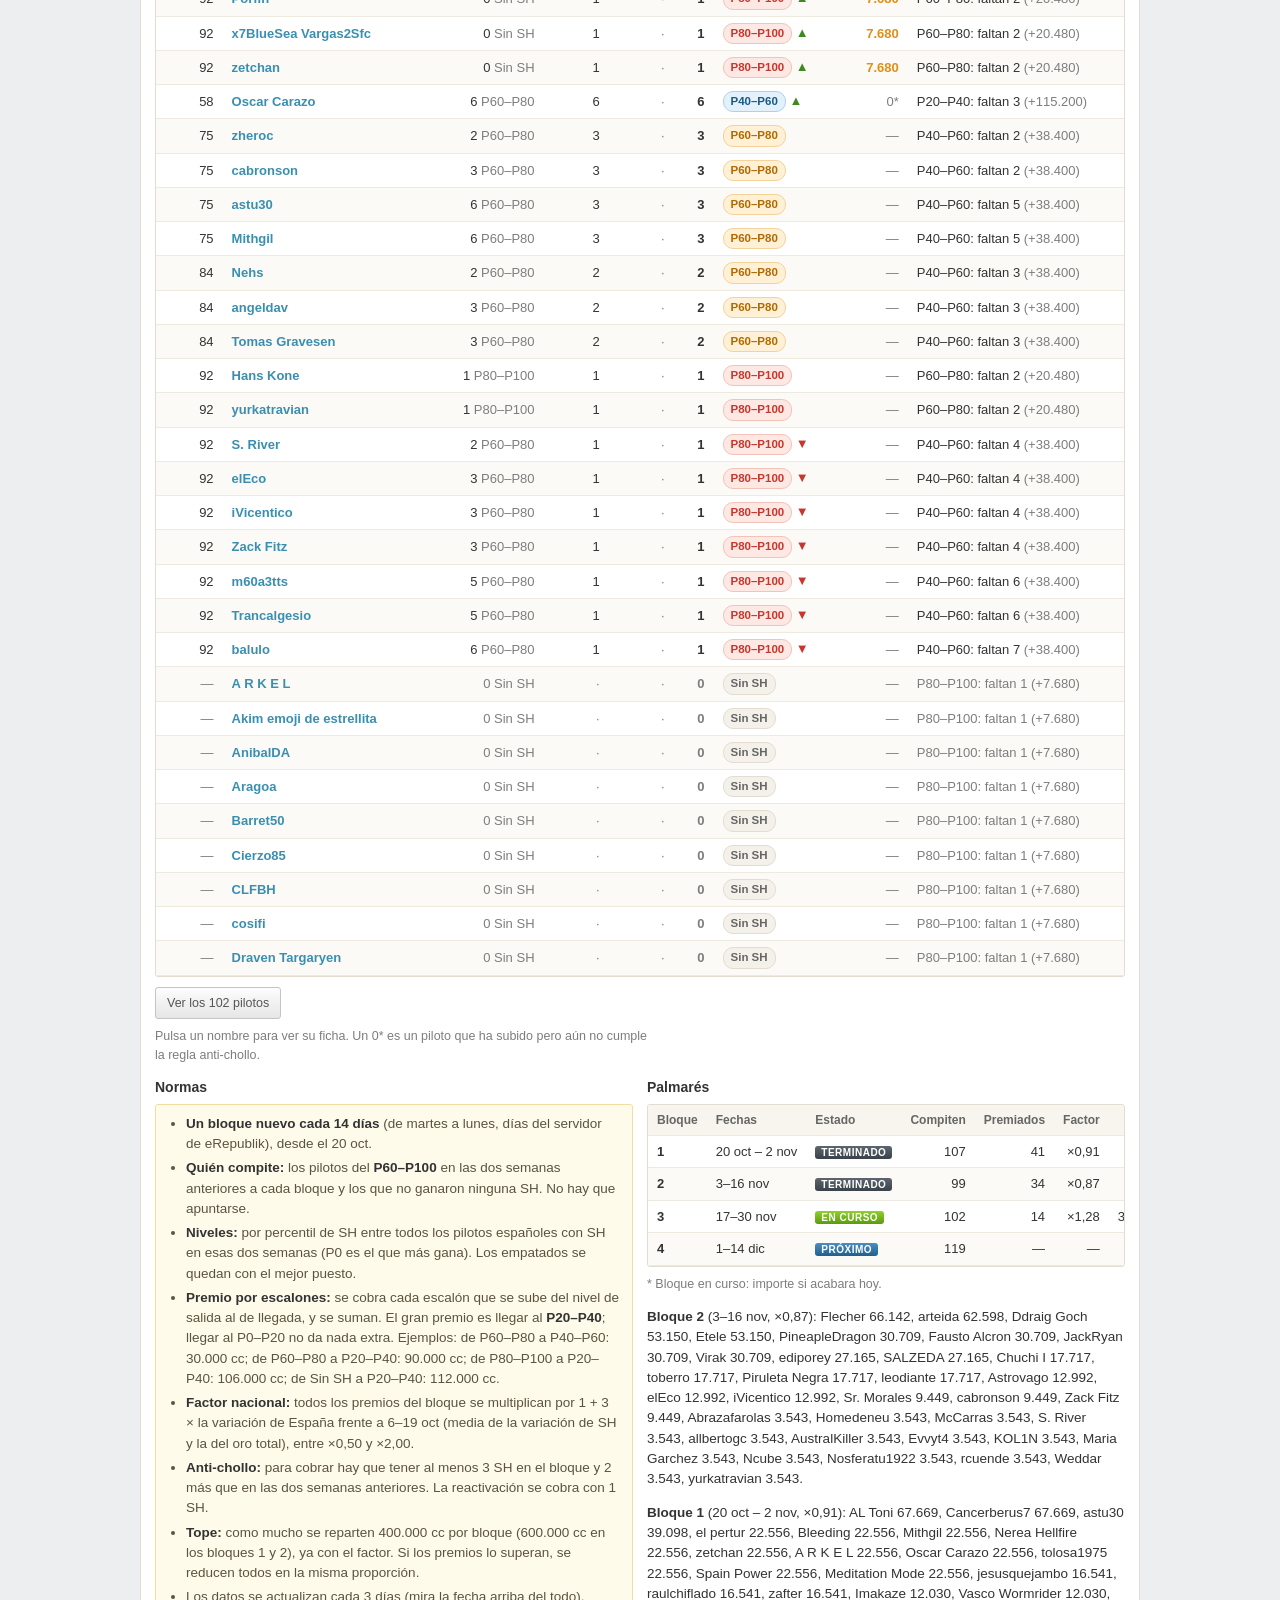
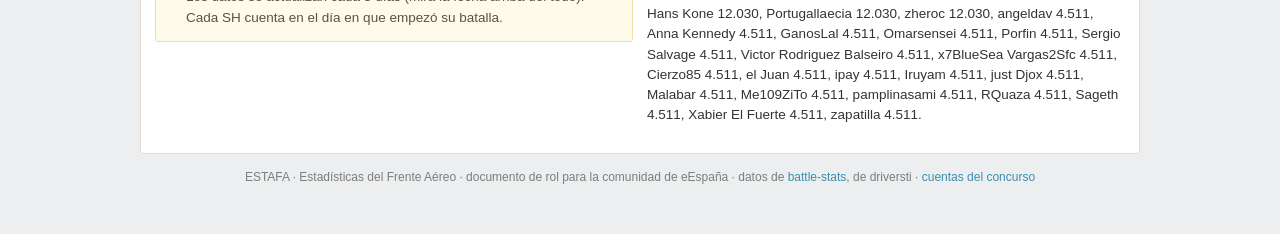
==== commit c8e6966b: "Tope de 400.000 desde el bloque 3 (600.000 en los bloques 1 y 2) y contabilidad pública en site/cont" ====
--- a/site/index.html
+++ b/site/index.html
@@ -164,7 +164,7 @@
 </div></section>
 </div>
 
-<footer>ESTAFA · Estadísticas del Frente Aéreo · documento de rol para la comunidad de eEspaña · datos de <a href="https://battle-stats.yurii.live/" target="_blank" rel="noopener">battle-stats</a>, de driversti</footer>
+<footer>ESTAFA · Estadísticas del Frente Aéreo · documento de rol para la comunidad de eEspaña · datos de <a href="https://battle-stats.yurii.live/" target="_blank" rel="noopener">battle-stats</a>, de driversti · <a href="contabilidad/">cuentas del concurso</a></footer>
 </div>
 <script src="data/sh.js"></script>
 <script src="js/estafa.js"></script>
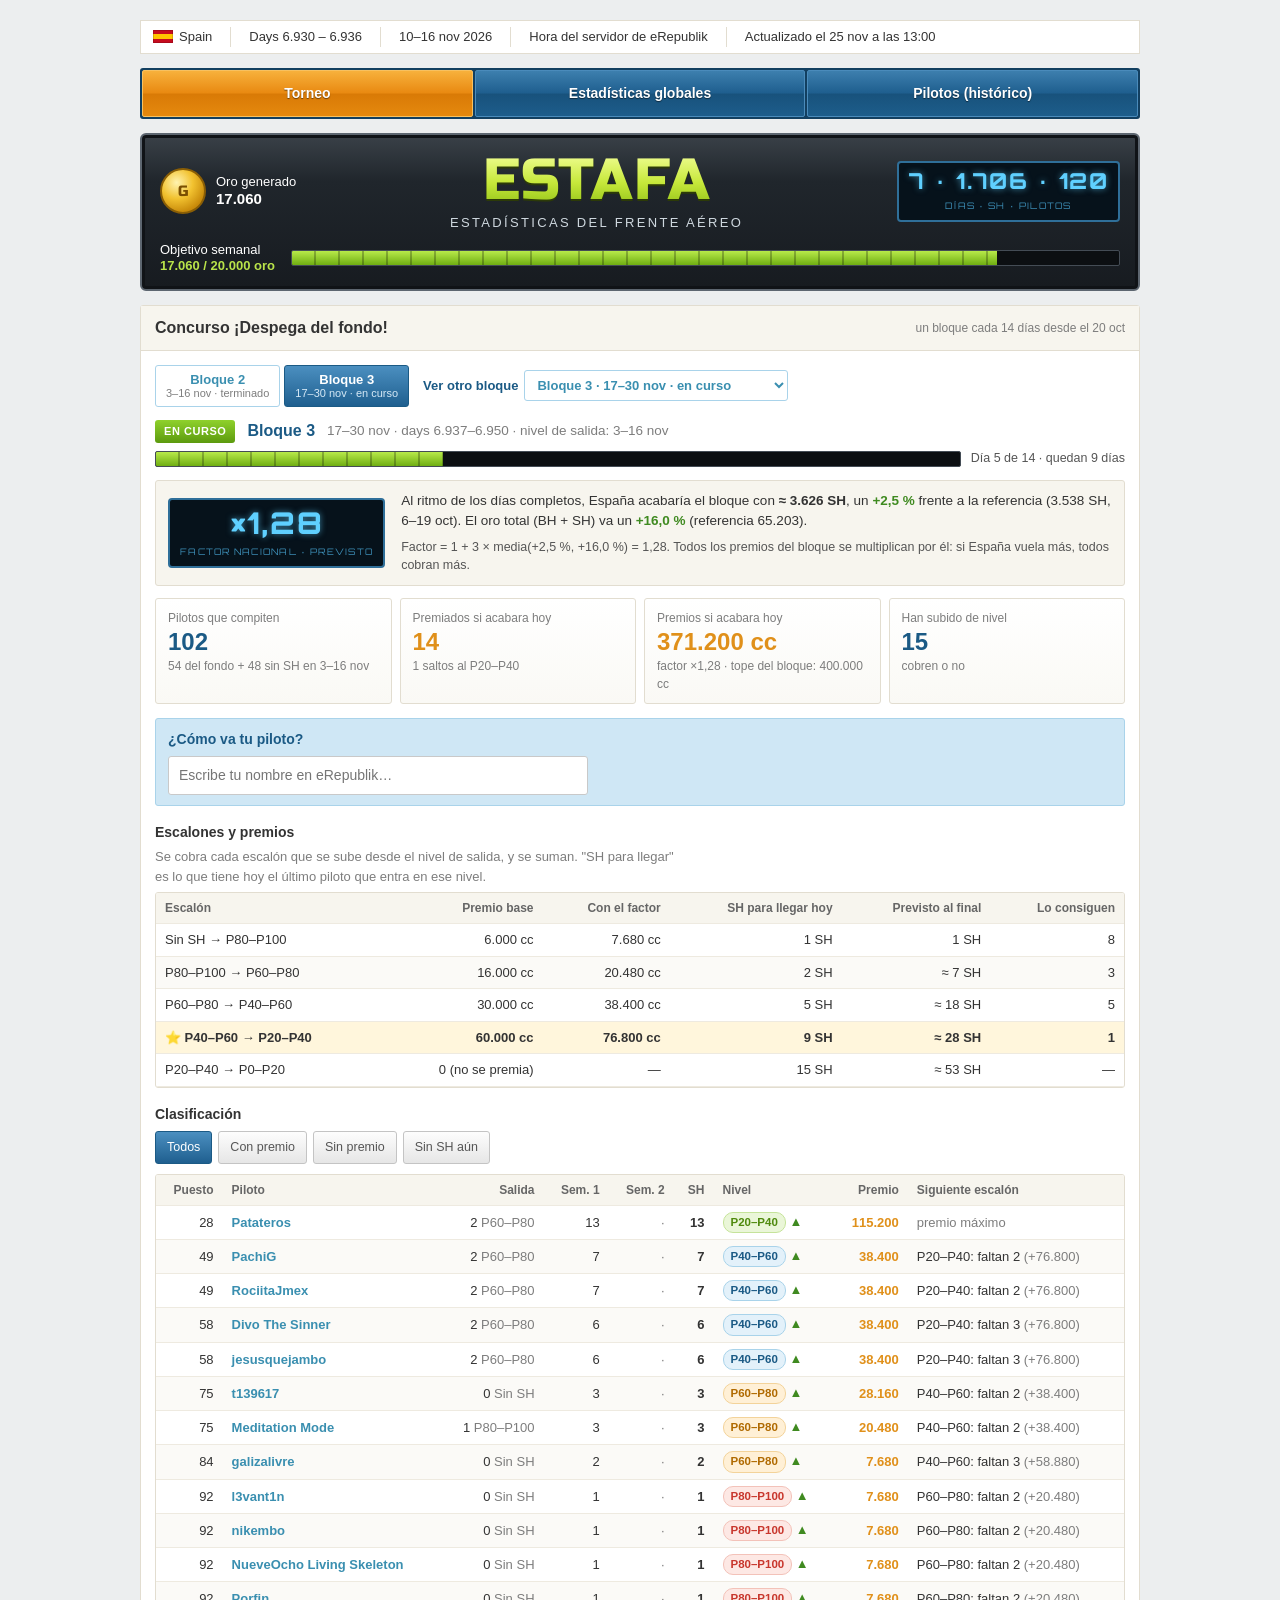
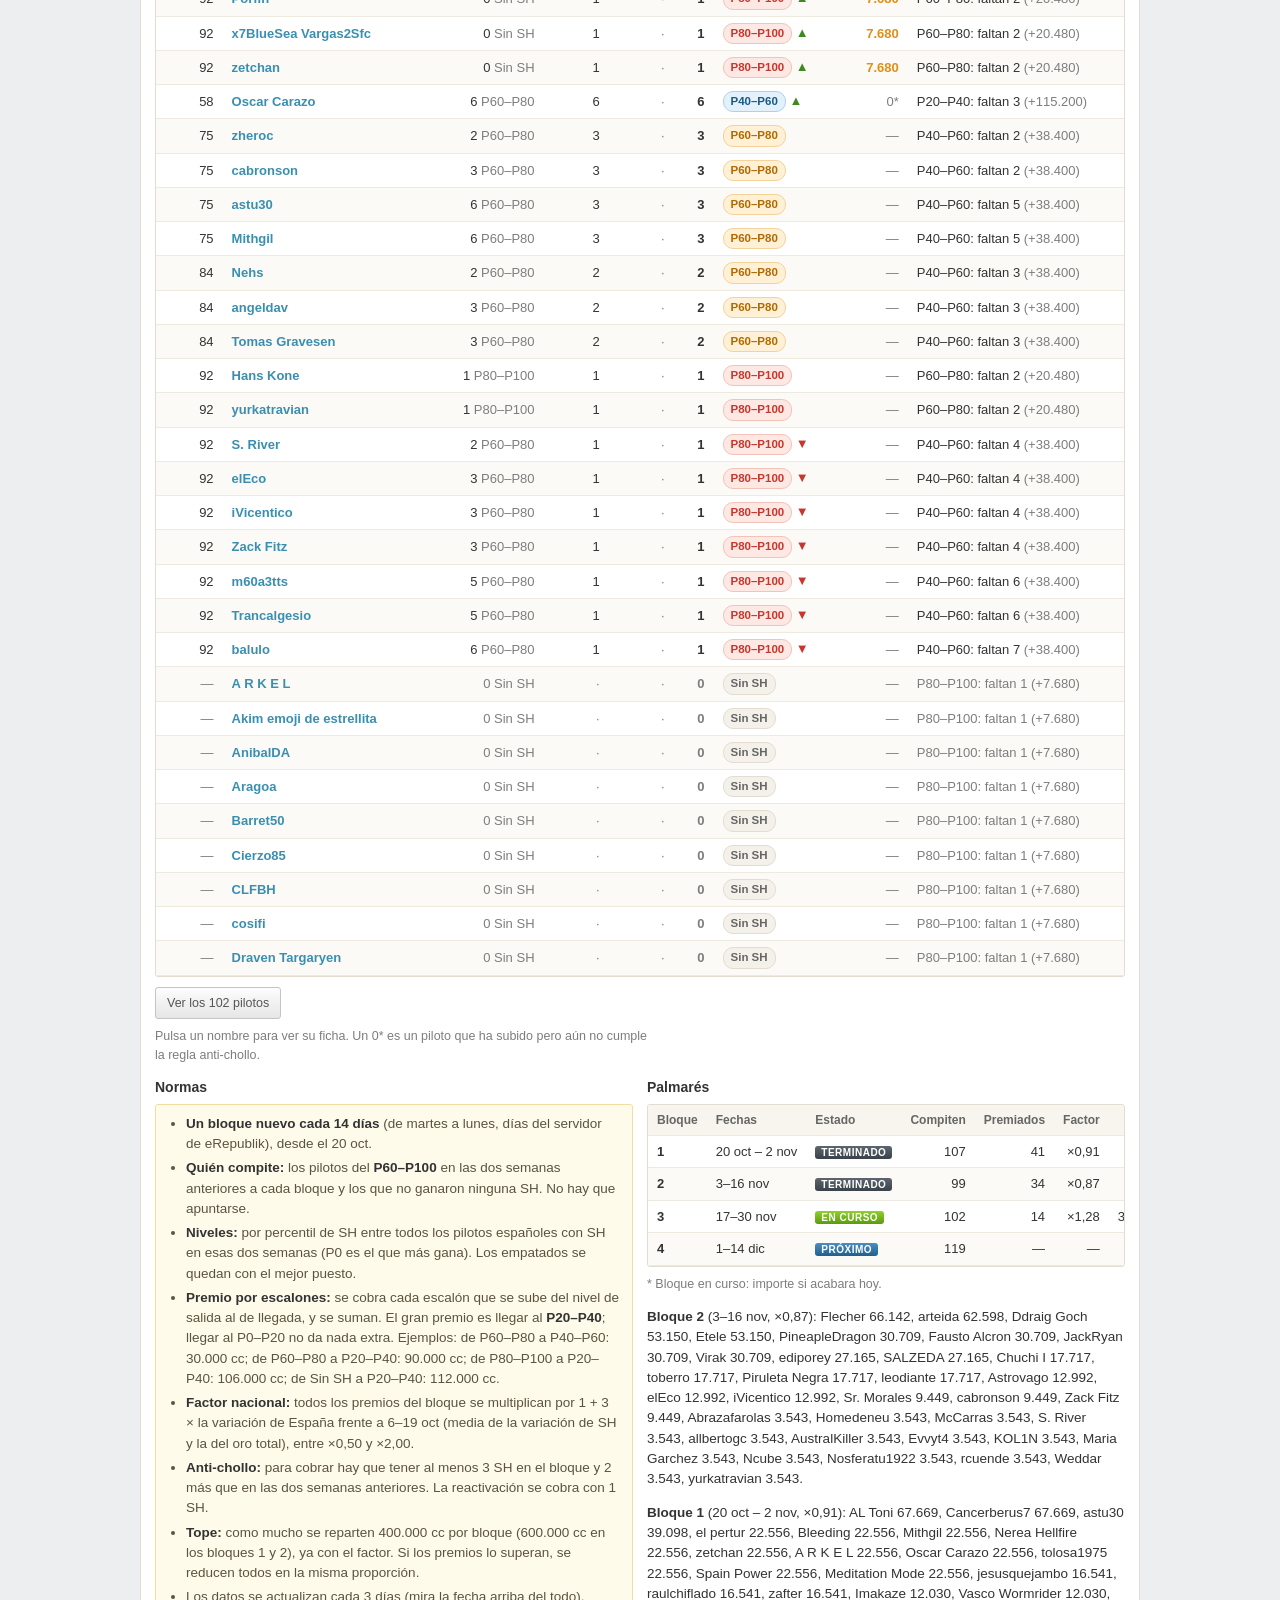
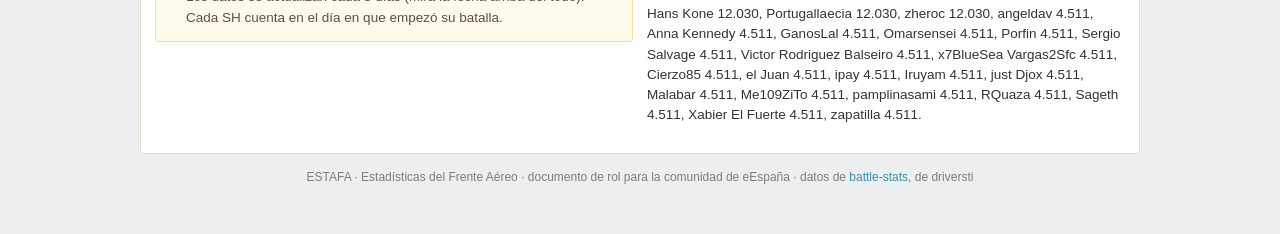
==== commit 0255f33f: "Contabilidad sin enlace desde la web (solo enlace directo, noindex); bloque 2 pendiente de repartir " ====
--- a/site/index.html
+++ b/site/index.html
@@ -164,7 +164,7 @@
 </div></section>
 </div>
 
-<footer>ESTAFA · Estadísticas del Frente Aéreo · documento de rol para la comunidad de eEspaña · datos de <a href="https://battle-stats.yurii.live/" target="_blank" rel="noopener">battle-stats</a>, de driversti · <a href="contabilidad/">cuentas del concurso</a></footer>
+<footer>ESTAFA · Estadísticas del Frente Aéreo · documento de rol para la comunidad de eEspaña · datos de <a href="https://battle-stats.yurii.live/" target="_blank" rel="noopener">battle-stats</a>, de driversti</footer>
 </div>
 <script src="data/sh.js"></script>
 <script src="js/estafa.js"></script>
